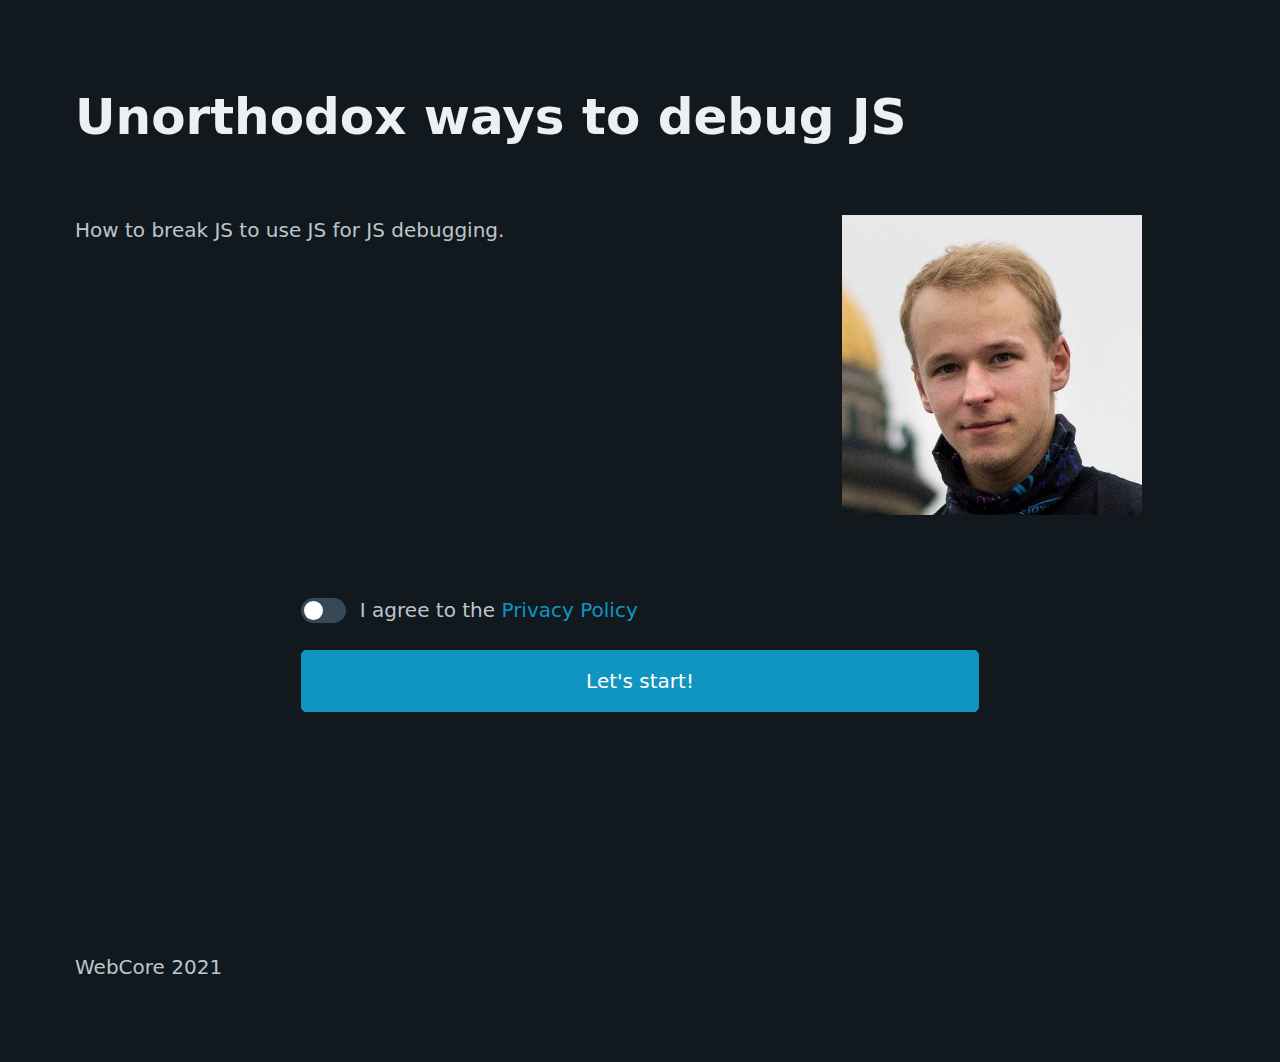
==== static/index.html @ 0ef7d3b6 "initial" ====
<!doctype html>
<html lang="en" data-theme="dark">

<head>
  <meta charset="utf-8">
  <title>Unorthodox ways to debug JS</title>
  <meta name="viewport" content="width=device-width, initial-scale=1">
  <link rel="icon" href="icon.png">

  <link rel="stylesheet" href="css/pico.css">
  <link rel="stylesheet" href="css/main.css">

  <style>
    .title {
      font-size: 2.5rem;
    }
  </style>
</head>

<body>
  <main class="container">
    <h1 class="title">Unorthodox ways to debug JS</h1>

    <section id="preview">
      <div class="grid">
        <p style="grid-column: 1 / 3">How to break JS to use JS for JS debugging.</p>
        <div class="">
          <img src="img/me.png" alt="Author pic" style="width: 300px">
        </div>
      </div>
    </section>

    <section>

      <div class="indented">
        <fieldset>
          <label for="terms">
            <input type="checkbox" role="switch" id="terms" name="terms">
            I agree to the <a href="https://www.youtube.com/watch?v=dQw4w9WgXcQ" target="_blank">Privacy Policy</a>
          </label>
        </fieldset>

        <button onclick="next()">Let's start!</button>
      </div>

    </section>
  </main>
  <script src="js/log-debugger.js"></script>

  <footer class="container">
    WebCore 2021
  </footer>
</body>
</html>
---- static/css/main.css ----
.indented {
  padding-left: 20%;
  padding-right: 20%;
}

code {
  color: yellow;
}
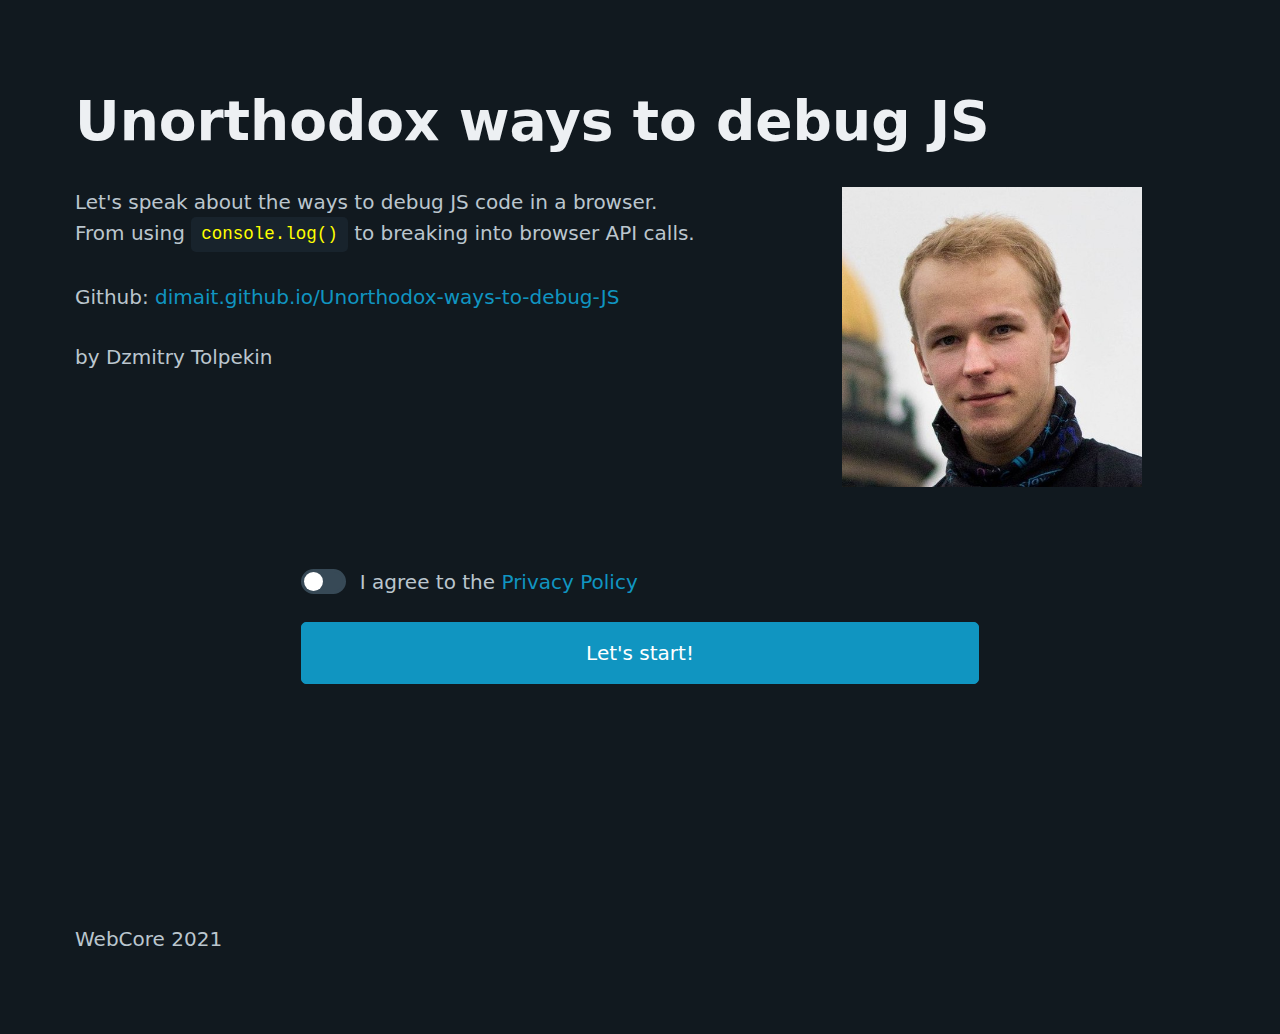
==== commit ead0e69e: "add firefox only issue for overrides page" ====
--- a/static/index.html
+++ b/static/index.html
@@ -9,10 +9,11 @@
 
   <link rel="stylesheet" href="css/pico.css">
   <link rel="stylesheet" href="css/main.css">
+  <script src="js/common.js"></script>
 
   <style>
     .title {
-      font-size: 2.5rem;
+      font-size: 2.75rem;
     }
   </style>
 </head>
@@ -21,10 +22,17 @@
   <main class="container">
     <h1 class="title">Unorthodox ways to debug JS</h1>
 
-    <section id="preview">
+    <section>
       <div class="grid">
-        <p style="grid-column: 1 / 3">How to break JS to use JS for JS debugging.</p>
-        <div class="">
+        <div style="grid-column: 1 / 3">
+          <p>
+            Let's speak about the ways to debug JS code in a browser.<br>
+            From using <code>console.log()</code> to breaking into browser API calls.
+          </p>
+          <p>Github: <a href="https://dimait.github.io/Unorthodox-ways-to-debug-JS/">dimait.github.io/Unorthodox-ways-to-debug-JS</a></p>
+          <p>by Dzmitry Tolpekin</p>
+        </div>
+        <div>
           <img src="img/me.png" alt="Author pic" style="width: 300px">
         </div>
       </div>
--- a/static/css/main.css
+++ b/static/css/main.css
@@ -7,3 +7,7 @@
 code {
   color: yellow;
 }
+
+h1, h2 {
+  margin-bottom: 1.2rem
+}
